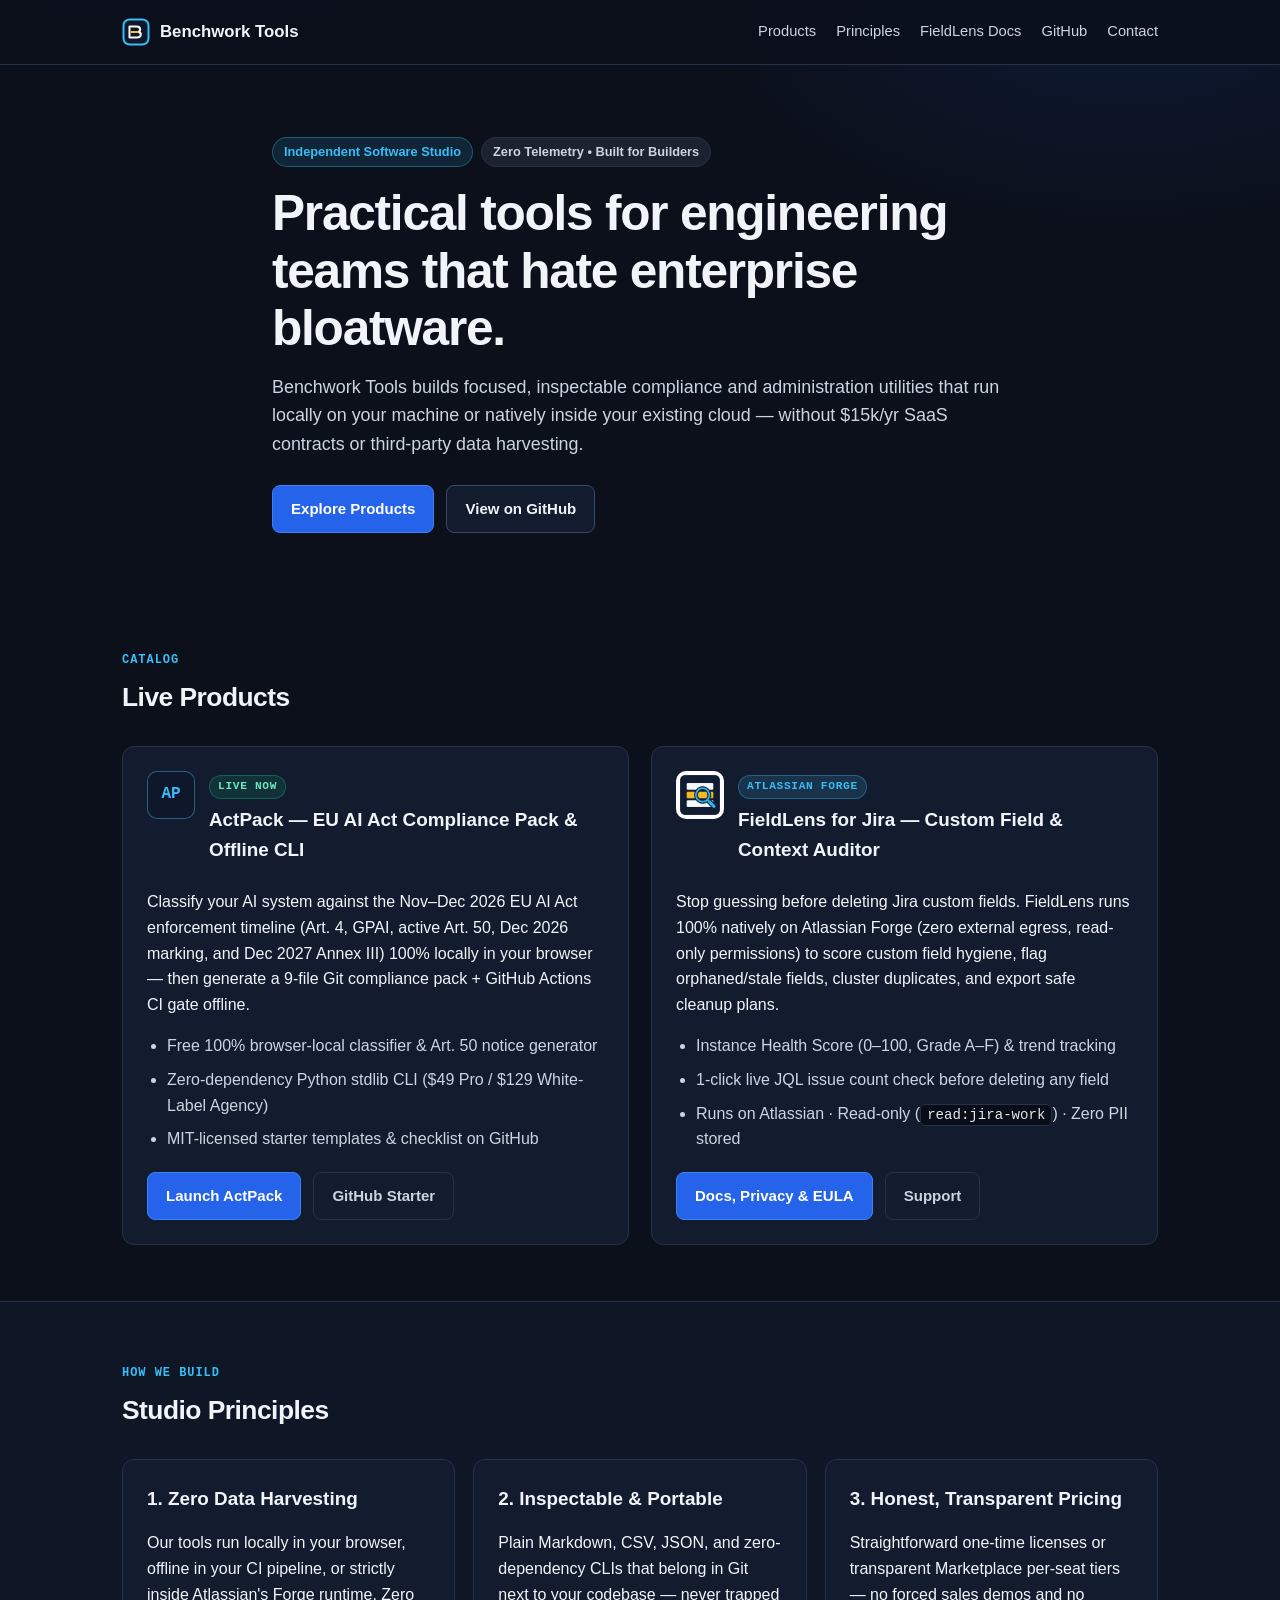
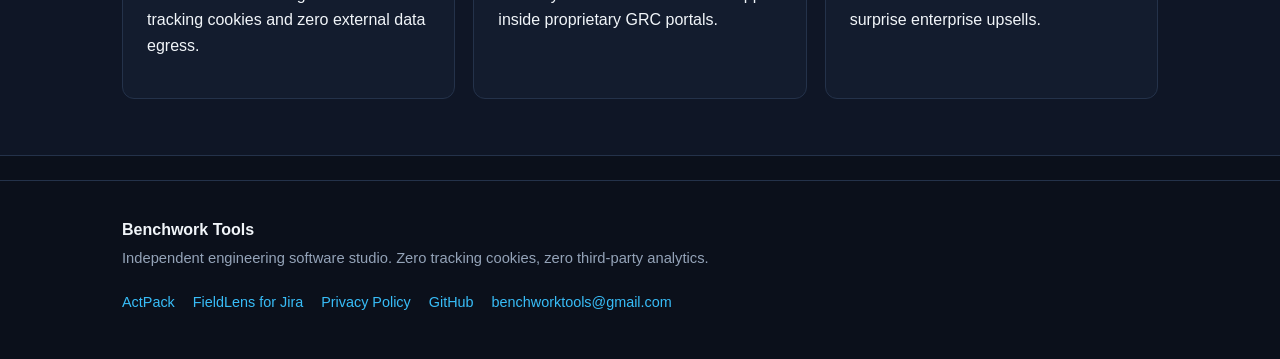
==== index.html @ f21ca0f7 "Launch Benchwork Tools studio website & FieldLens docs" ====
<!DOCTYPE html>
<html lang="en">
<head>
  <meta charset="UTF-8">
  <meta name="viewport" content="width=device-width, initial-scale=1.0">
  <title>Benchwork Tools — Local-First Engineering Utilities</title>
  <meta name="description" content="Benchwork Tools builds fast, local-first and cloud-native utilities for small engineering teams that hate $15k/yr enterprise SaaS. Makers of ActPack (EU AI Act) and FieldLens for Jira.">
  <link rel="canonical" href="https://benchworktools.github.io/">
  <meta property="og:type" content="website">
  <meta property="og:url" content="https://benchworktools.github.io/">
  <meta property="og:title" content="Benchwork Tools — Local-First Engineering Utilities">
  <meta property="og:description" content="Fast, zero-telemetry software utilities for engineering teams. Makers of ActPack (EU AI Act) and FieldLens for Jira.">
  <meta name="color-scheme" content="dark">
  <link rel="stylesheet" href="styles.css">
</head>
<body>
  <header class="site-header" role="banner">
    <div class="container header-inner">
      <a class="brand" href="/">
        <svg width="28" height="28" viewBox="0 0 28 28" fill="none" aria-hidden="true">
          <rect x="1.5" y="1.5" width="25" height="25" rx="6" stroke="#38bdf8" stroke-width="2" fill="#0f172a"/>
          <path d="M7.5 19.5V8.5H14.5C16.8 8.5 18.2 9.6 18.2 11.4C18.2 12.7 17.4 13.5 16.3 13.8C17.8 14.1 18.8 15.1 18.8 16.6C18.8 18.5 17.2 19.5 14.7 19.5H7.5Z" stroke="#f8fafc" stroke-width="2" stroke-linejoin="round"/>
          <path d="M9.5 14H15.5" stroke="#fbbf24" stroke-width="2" stroke-linecap="round"/>
        </svg>
        <span class="brand-name">Benchwork Tools</span>
      </a>
      <nav class="site-nav" aria-label="Primary navigation">
        <a href="#products">Products</a>
        <a href="#principles">Principles</a>
        <a href="/fieldlens/">FieldLens Docs</a>
        <a href="https://github.com/benchworktools" target="_blank" rel="noopener noreferrer">GitHub</a>
        <a href="mailto:benchworktools@gmail.com">Contact</a>
      </nav>
    </div>
  </header>

  <main>
    <section class="hero">
      <div class="container hero-inner">
        <div class="eyebrow">
          <span class="pill pill-accent">Independent Software Studio</span>
          <span class="pill">Zero Telemetry • Built for Builders</span>
        </div>
        <h1>Practical tools for engineering teams that hate enterprise bloatware.</h1>
        <p class="lead">
          Benchwork Tools builds focused, inspectable compliance and administration utilities that run locally on your machine or natively inside your existing cloud — without $15k/yr SaaS contracts or third-party data harvesting.
        </p>
        <div class="cta-row">
          <a class="btn btn-primary" href="#products">Explore Products</a>
          <a class="btn btn-secondary" href="https://github.com/benchworktools" target="_blank" rel="noopener noreferrer">View on GitHub</a>
        </div>
      </div>
    </section>

    <section id="products" class="section">
      <div class="container">
        <div class="section-head">
          <span class="mono">CATALOG</span>
          <h2>Live Products</h2>
        </div>

        <div class="product-grid">
          <article class="card">
            <div class="card-top">
              <div class="badge-icon" aria-hidden="true">AP</div>
              <div>
                <span class="tag tag-live">Live Now</span>
                <h3>ActPack — EU AI Act Compliance Pack &amp; Offline CLI</h3>
              </div>
            </div>
            <p>
              Classify your AI system against the Nov–Dec 2026 EU AI Act enforcement timeline (Art. 4, GPAI, active Art. 50, Dec 2026 marking, and Dec 2027 Annex III) 100% locally in your browser — then generate a 9-file Git compliance pack + GitHub Actions CI gate offline.
            </p>
            <ul class="feature-list">
              <li>Free 100% browser-local classifier &amp; Art. 50 notice generator</li>
              <li>Zero-dependency Python stdlib CLI ($49 Pro / $129 White-Label Agency)</li>
              <li>MIT-licensed starter templates &amp; checklist on GitHub</li>
            </ul>
            <div class="card-actions">
              <a class="btn btn-primary" href="https://eu.actpack.workers.dev" target="_blank" rel="noopener noreferrer">Launch ActPack</a>
              <a class="btn btn-ghost" href="https://github.com/benchworktools/actpack-eu-ai-act-starter" target="_blank" rel="noopener noreferrer">GitHub Starter</a>
            </div>
          </article>

          <article class="card">
            <div class="card-top">
              <img class="app-icon" src="assets/fieldlens-icon.png" alt="FieldLens for Jira icon" width="48" height="48">
              <div>
                <span class="tag tag-forge">Atlassian Forge</span>
                <h3>FieldLens for Jira — Custom Field &amp; Context Auditor</h3>
              </div>
            </div>
            <p>
              Stop guessing before deleting Jira custom fields. FieldLens runs 100% natively on Atlassian Forge (zero external egress, read-only permissions) to score custom field hygiene, flag orphaned/stale fields, cluster duplicates, and export safe cleanup plans.
            </p>
            <ul class="feature-list">
              <li>Instance Health Score (0–100, Grade A–F) &amp; trend tracking</li>
              <li>1-click live JQL issue count check before deleting any field</li>
              <li>Runs on Atlassian · Read-only (<code>read:jira-work</code>) · Zero PII stored</li>
            </ul>
            <div class="card-actions">
              <a class="btn btn-primary" href="/fieldlens/">Docs, Privacy &amp; EULA</a>
              <a class="btn btn-ghost" href="mailto:benchworktools@gmail.com?subject=FieldLens%20for%20Jira">Support</a>
            </div>
          </article>
        </div>
      </div>
    </section>

    <section id="principles" class="section section-alt">
      <div class="container">
        <div class="section-head">
          <span class="mono">HOW WE BUILD</span>
          <h2>Studio Principles</h2>
        </div>
        <div class="principles-grid">
          <div class="card-mini">
            <h3>1. Zero Data Harvesting</h3>
            <p>Our tools run locally in your browser, offline in your CI pipeline, or strictly inside Atlassian's Forge runtime. Zero tracking cookies and zero external data egress.</p>
          </div>
          <div class="card-mini">
            <h3>2. Inspectable &amp; Portable</h3>
            <p>Plain Markdown, CSV, JSON, and zero-dependency CLIs that belong in Git next to your codebase — never trapped inside proprietary GRC portals.</p>
          </div>
          <div class="card-mini">
            <h3>3. Honest, Transparent Pricing</h3>
            <p>Straightforward one-time licenses or transparent Marketplace per-seat tiers — no forced sales demos and no surprise enterprise upsells.</p>
          </div>
        </div>
      </div>
    </section>
  </main>

  <footer class="site-footer" role="contentinfo">
    <div class="container footer-inner">
      <div>
        <strong>Benchwork Tools</strong>
        <p class="muted">Independent engineering software studio. Zero tracking cookies, zero third-party analytics.</p>
      </div>
      <div class="footer-links">
        <a href="https://eu.actpack.workers.dev">ActPack</a>
        <a href="/fieldlens/">FieldLens for Jira</a>
        <a href="/fieldlens/#privacy">Privacy Policy</a>
        <a href="https://github.com/benchworktools" target="_blank" rel="noopener noreferrer">GitHub</a>
        <a href="mailto:benchworktools@gmail.com">benchworktools@gmail.com</a>
      </div>
    </div>
  </footer>
</body>
</html>
---- styles.css ----
:root {
  --bg: #0b101b;
  --bg-alt: #0f1626;
  --card: #131c2e;
  --border: #24324a;
  --border-strong: #364a6b;
  --text: #f1f5f9;
  --text-secondary: #cbd5e1;
  --muted: #94a3b8;
  --accent: #2563eb;
  --accent-hover: #1d4ed8;
  --sky: #38bdf8;
  --gold: #fbbf24;
  --green: #10b981;
  --radius: 12px;
  --font: Inter, -apple-system, BlinkMacSystemFont, "Segoe UI", Roboto, sans-serif;
  --mono: ui-monospace, SFMono-Regular, Menlo, Monaco, Consolas, monospace;
}

*, *::before, *::after { box-sizing: border-box; }

html, body {
  margin: 0;
  background: var(--bg);
  color: var(--text);
  font-family: var(--font);
  line-height: 1.6;
  -webkit-font-smoothing: antialiased;
}

body {
  background:
    radial-gradient(900px 420px at 15% -10%, rgba(56, 189, 248, 0.1), transparent 60%),
    radial-gradient(700px 380px at 88% 0%, rgba(37, 99, 235, 0.12), transparent 60%),
    var(--bg);
}

a { color: var(--sky); text-decoration: none; }
a:hover { text-decoration: underline; }

.container { max-width: 1080px; margin: 0 auto; padding: 0 22px; }

.site-header {
  position: sticky;
  top: 0;
  z-index: 50;
  background: rgba(11, 16, 27, 0.9);
  backdrop-filter: blur(10px);
  border-bottom: 1px solid var(--border);
}

.header-inner {
  display: flex;
  align-items: center;
  justify-content: space-between;
  gap: 16px;
  min-height: 64px;
}

.brand {
  display: inline-flex;
  align-items: center;
  gap: 10px;
  color: var(--text);
  font-weight: 750;
  font-size: 1.05rem;
  text-decoration: none;
}

.brand-sub {
  font-size: 0.78rem;
  font-weight: 500;
  color: var(--muted);
}

.site-nav {
  display: flex;
  align-items: center;
  gap: 20px;
  flex-wrap: wrap;
}

.site-nav a {
  color: var(--text-secondary);
  font-size: 0.92rem;
  font-weight: 500;
}

.site-nav a:hover { color: var(--text); text-decoration: none; }

.hero { padding: 72px 0 56px; }
.hero-inner { max-width: 780px; }

.eyebrow {
  display: flex;
  flex-wrap: wrap;
  gap: 8px;
  margin-bottom: 18px;
}

.pill {
  display: inline-flex;
  align-items: center;
  font-size: 0.8rem;
  font-weight: 600;
  padding: 4px 11px;
  border-radius: 999px;
  background: rgba(148, 163, 184, 0.12);
  color: var(--text-secondary);
  border: 1px solid var(--border);
}

.pill-accent {
  background: rgba(56, 189, 248, 0.12);
  color: var(--sky);
  border-color: rgba(56, 189, 248, 0.35);
}

h1 {
  margin: 0 0 16px;
  font-size: clamp(2rem, 4.2vw, 3.1rem);
  line-height: 1.15;
  letter-spacing: -0.025em;
  font-weight: 800;
}

h2 {
  margin: 0 0 14px;
  font-size: 1.65rem;
  letter-spacing: -0.02em;
}

h3 { margin: 0 0 8px; font-size: 1.18rem; }

.lead {
  font-size: 1.12rem;
  color: var(--text-secondary);
  margin: 0 0 26px;
}

.cta-row, .card-actions {
  display: flex;
  flex-wrap: wrap;
  gap: 12px;
}

.btn {
  display: inline-flex;
  align-items: center;
  justify-content: center;
  padding: 11px 18px;
  border-radius: 8px;
  font-weight: 650;
  font-size: 0.94rem;
  border: 1px solid transparent;
  text-decoration: none;
  transition: background-color 0.15s ease, border-color 0.15s ease;
}

.btn:hover { text-decoration: none; }
.btn-primary { background: var(--accent); color: #fff; border-color: #3b82f6; }
.btn-primary:hover { background: var(--accent-hover); }
.btn-secondary { background: var(--card); color: var(--text); border-color: var(--border-strong); }
.btn-secondary:hover { background: #1b273f; }
.btn-ghost { background: transparent; color: var(--text-secondary); border-color: var(--border); }
.btn-ghost:hover { color: var(--text); border-color: var(--border-strong); }

.section { padding: 56px 0; }
.section-alt { background: var(--bg-alt); border-top: 1px solid var(--border); border-bottom: 1px solid var(--border); }
.section-head { margin-bottom: 28px; }

.mono {
  display: inline-block;
  font-family: var(--mono);
  font-size: 0.75rem;
  font-weight: 700;
  letter-spacing: 0.08em;
  color: var(--sky);
  margin-bottom: 6px;
}

.product-grid {
  display: grid;
  grid-template-columns: repeat(2, minmax(0, 1fr));
  gap: 22px;
}

.principles-grid {
  display: grid;
  grid-template-columns: repeat(3, minmax(0, 1fr));
  gap: 18px;
}

.card, .card-mini {
  background: var(--card);
  border: 1px solid var(--border);
  border-radius: var(--radius);
  padding: 24px;
}

.card-top {
  display: flex;
  align-items: flex-start;
  gap: 14px;
  margin-bottom: 14px;
}

.badge-icon, .app-icon {
  width: 48px;
  height: 48px;
  border-radius: 10px;
  flex-shrink: 0;
}

.app-icon-sm { border-radius: 6px; }

.badge-icon {
  display: grid;
  place-items: center;
  background: #0f172a;
  border: 1px solid rgba(56, 189, 248, 0.45);
  color: var(--sky);
  font-family: var(--mono);
  font-weight: 800;
  font-size: 1rem;
}

.tag {
  display: inline-block;
  font-family: var(--mono);
  font-size: 0.7rem;
  font-weight: 700;
  text-transform: uppercase;
  letter-spacing: 0.06em;
  padding: 2px 8px;
  border-radius: 999px;
  margin-bottom: 6px;
}

.tag-live { background: rgba(16, 185, 129, 0.14); color: #6ee7b7; border: 1px solid rgba(16, 185, 129, 0.35); }
.tag-forge { background: rgba(56, 189, 248, 0.14); color: var(--sky); border: 1px solid rgba(56, 189, 248, 0.35); }

.feature-list, .doc-list {
  margin: 14px 0 20px;
  padding-left: 20px;
  color: var(--text-secondary);
}

.feature-list li, .doc-list li { margin-bottom: 8px; }

.doc-main { max-width: 860px; padding: 52px 22px 72px; }
.doc-card { margin: 22px 0; }

code {
  font-family: var(--mono);
  font-size: 0.88em;
  background: #080d17;
  padding: 2px 6px;
  border-radius: 5px;
  border: 1px solid var(--border);
  color: #e2e8f0;
}

.muted { color: var(--muted); font-size: 0.92rem; margin: 4px 0 0; }

.site-footer {
  border-top: 1px solid var(--border);
  padding: 36px 0 48px;
  margin-top: 24px;
}

.footer-inner {
  display: flex;
  align-items: center;
  justify-content: space-between;
  gap: 20px;
  flex-wrap: wrap;
}

.footer-links {
  display: flex;
  flex-wrap: wrap;
  gap: 18px;
  font-size: 0.9rem;
}

@media (max-width: 820px) {
  .product-grid, .principles-grid { grid-template-columns: 1fr; }
}
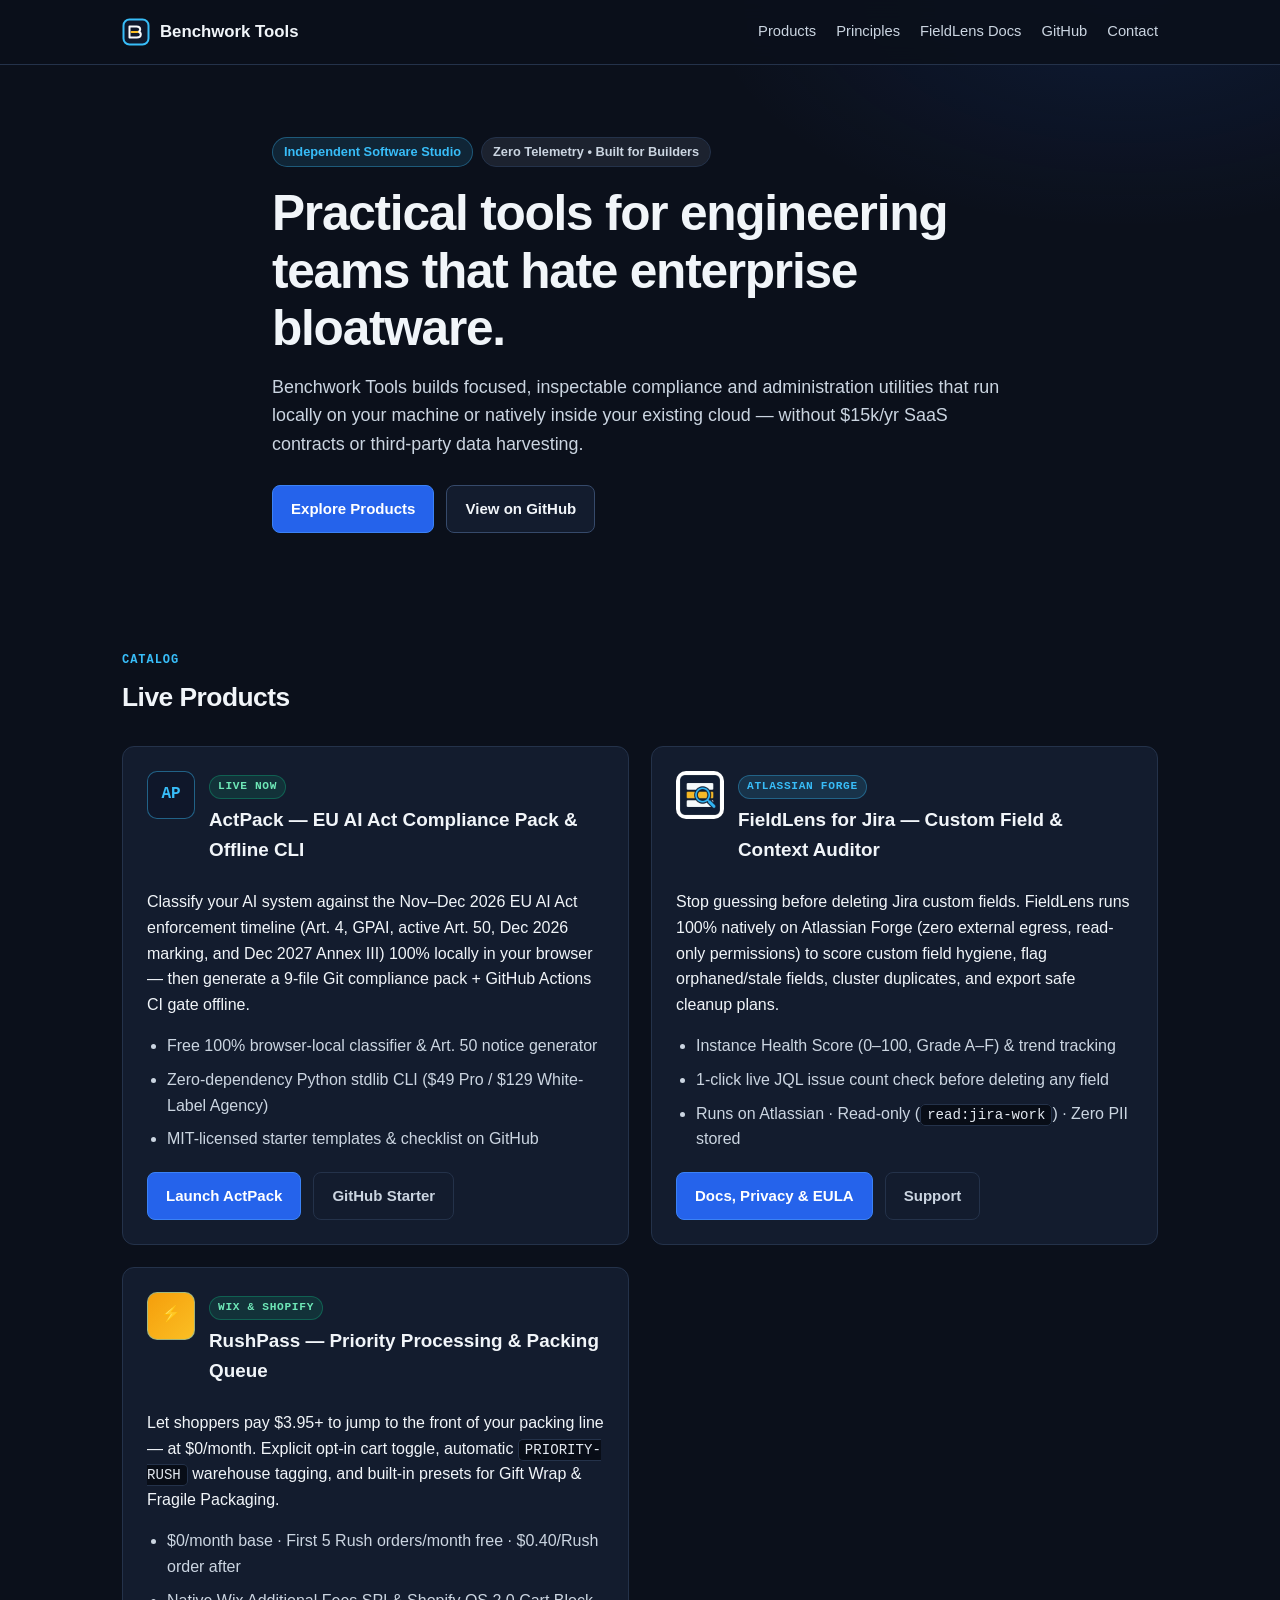
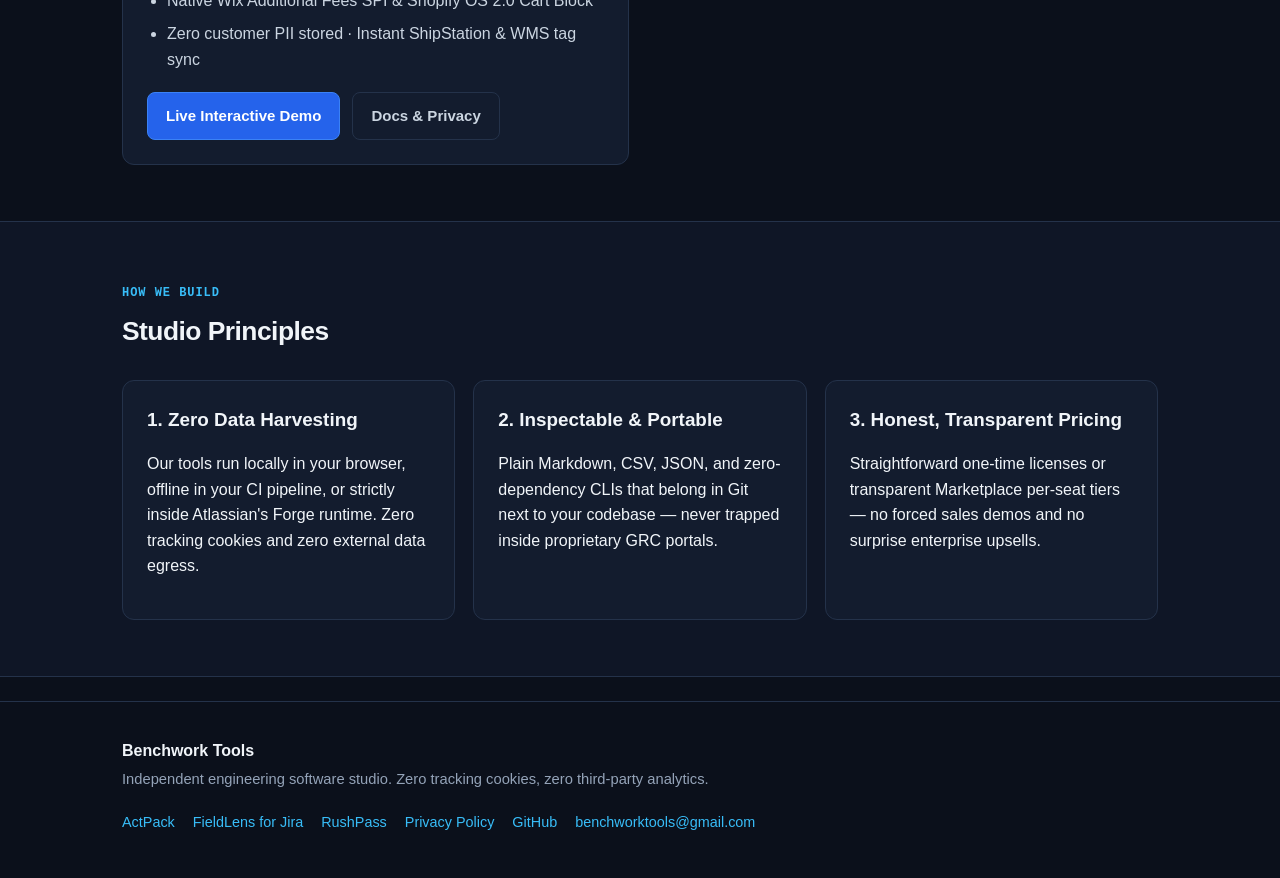
==== commit 520578e2: "Add RushPass standalone docs, legal pages, Wix widget, and studio catalog card" ====
--- a/index.html
+++ b/index.html
@@ -103,6 +103,28 @@
               <a class="btn btn-ghost" href="mailto:benchworktools@gmail.com?subject=FieldLens%20for%20Jira">Support</a>
             </div>
           </article>
+
+          <article class="card">
+            <div class="card-top">
+              <div class="badge-icon" aria-hidden="true" style="background:linear-gradient(135deg,#f59e0b,#fbbf24);color:#0b0f17;font-weight:900;">⚡</div>
+              <div>
+                <span class="tag tag-live">Wix &amp; Shopify</span>
+                <h3>RushPass — Priority Processing &amp; Packing Queue</h3>
+              </div>
+            </div>
+            <p>
+              Let shoppers pay $3.95+ to jump to the front of your packing line — at $0/month. Explicit opt-in cart toggle, automatic <code>PRIORITY-RUSH</code> warehouse tagging, and built-in presets for Gift Wrap &amp; Fragile Packaging.
+            </p>
+            <ul class="feature-list">
+              <li>$0/month base · First 5 Rush orders/month free · $0.40/Rush order after</li>
+              <li>Native Wix Additional Fees SPI &amp; Shopify OS 2.0 Cart Block</li>
+              <li>Zero customer PII stored · Instant ShipStation &amp; WMS tag sync</li>
+            </ul>
+            <div class="card-actions">
+              <a class="btn btn-primary" href="https://rushpass.actpack.workers.dev" target="_blank" rel="noopener noreferrer">Live Interactive Demo</a>
+              <a class="btn btn-ghost" href="/rushpass/">Docs &amp; Privacy</a>
+            </div>
+          </article>
         </div>
       </div>
     </section>
@@ -140,7 +162,8 @@
       <div class="footer-links">
         <a href="https://eu.actpack.workers.dev">ActPack</a>
         <a href="/fieldlens/">FieldLens for Jira</a>
-        <a href="/fieldlens/#privacy">Privacy Policy</a>
+        <a href="/rushpass/">RushPass</a>
+        <a href="/fieldlens/privacy/">Privacy Policy</a>
         <a href="https://github.com/benchworktools" target="_blank" rel="noopener noreferrer">GitHub</a>
         <a href="mailto:benchworktools@gmail.com">benchworktools@gmail.com</a>
       </div>
